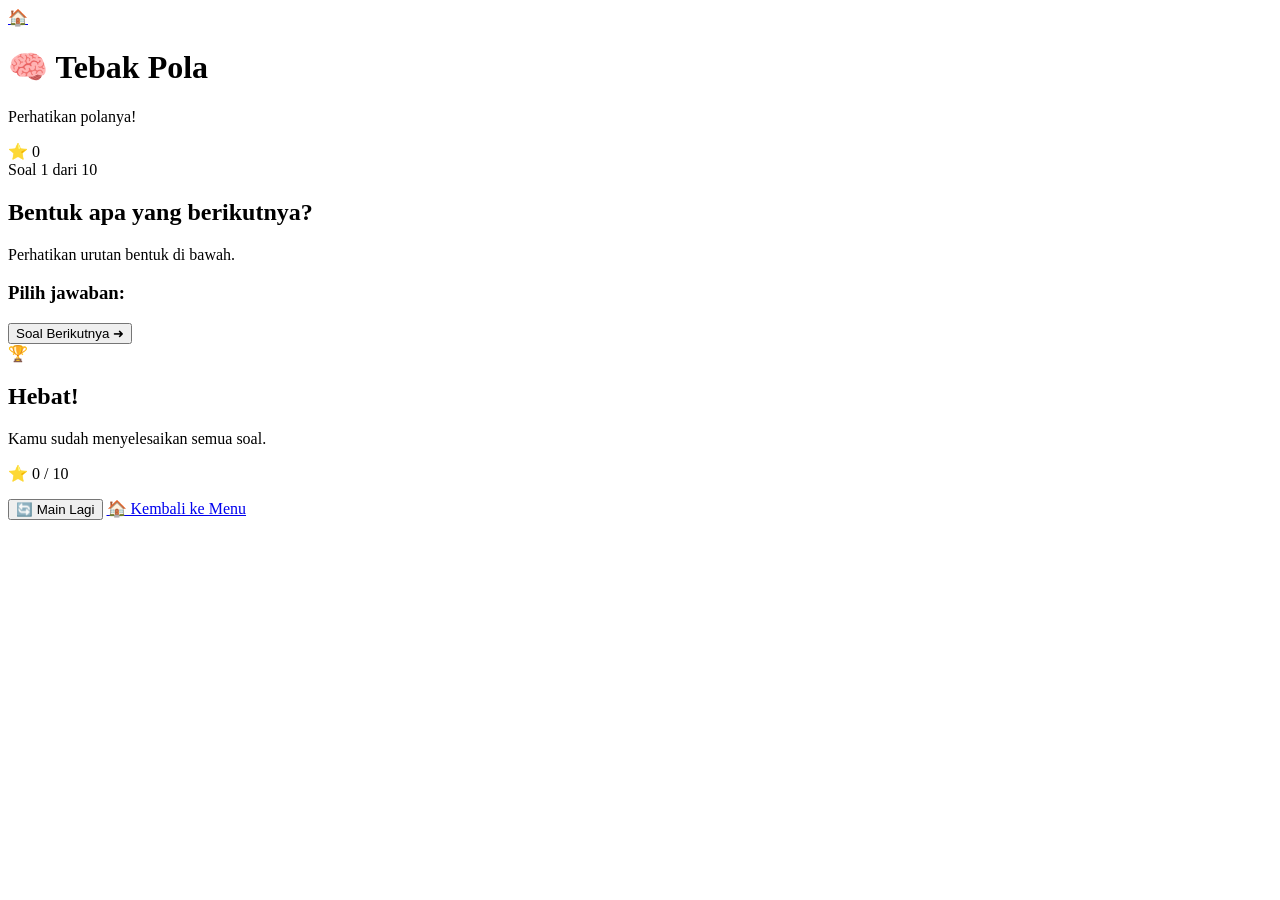
==== PatternGame/index.html @ 7177c5df "Create index.html" ====
<!DOCTYPE html>
<html lang="id">

<head>
    <meta charset="UTF-8">

    <meta name="viewport"
        content="width=device-width, initial-scale=1.0">

    <meta name="theme-color" content="#FFF4D6">

    <title>Tebak Pola - Petualangan Otak</title>

    <link rel="stylesheet" href="style.css">
</head>

<body>

    <main class="game">

        <!-- HEADER -->
        <header class="top-bar">

            <a href="../index.html" class="home-btn">
                🏠
            </a>

            <div class="title-area">
                <h1>🧠 Tebak Pola</h1>
                <p>Perhatikan polanya!</p>
            </div>

            <div class="score-box">
                ⭐ <span id="score">0</span>
            </div>

        </header>


        <!-- PROGRESS -->
        <div class="progress-area">

            <div class="progress-text">
                Soal <span id="questionNumber">1</span>
                dari
                <span id="totalQuestions">10</span>
            </div>

            <div class="progress-track">
                <div id="progressBar"></div>
            </div>

        </div>


        <!-- INSTRUCTION -->
        <section class="question-area">

            <h2>
                Bentuk apa yang berikutnya?
            </h2>

            <p id="hint">
                Perhatikan urutan bentuk di bawah.
            </p>

        </section>


        <!-- PATTERN -->
        <section
            id="pattern"
            class="pattern"
            aria-label="Pola"
        >
        </section>


        <!-- ANSWERS -->
        <section class="answer-section">

            <h3>Pilih jawaban:</h3>

            <div
                id="answers"
                class="answers"
            >
            </div>

        </section>


        <!-- FEEDBACK -->
        <div
            id="feedback"
            class="feedback"
            aria-live="polite"
        >
        </div>


        <!-- NEXT BUTTON -->
        <button
            id="nextButton"
            class="next-btn hidden"
        >
            Soal Berikutnya ➜
        </button>


        <!-- RESULT -->
        <section
            id="result"
            class="result hidden"
        >

            <div class="result-emoji">
                🏆
            </div>

            <h2>Hebat!</h2>

            <p>Kamu sudah menyelesaikan semua soal.</p>

            <div class="final-score">
                ⭐ <span id="finalScore">0</span> / 10
            </div>

            <p id="bestScoreText"></p>

            <button
                id="restartButton"
                class="restart-btn"
            >
                🔄 Main Lagi
            </button>

            <a
                href="../index.html"
                class="home-result"
            >
                🏠 Kembali ke Menu
            </a>

        </section>

    </main>


    <script src="game.js"></script>

</body>
</html>
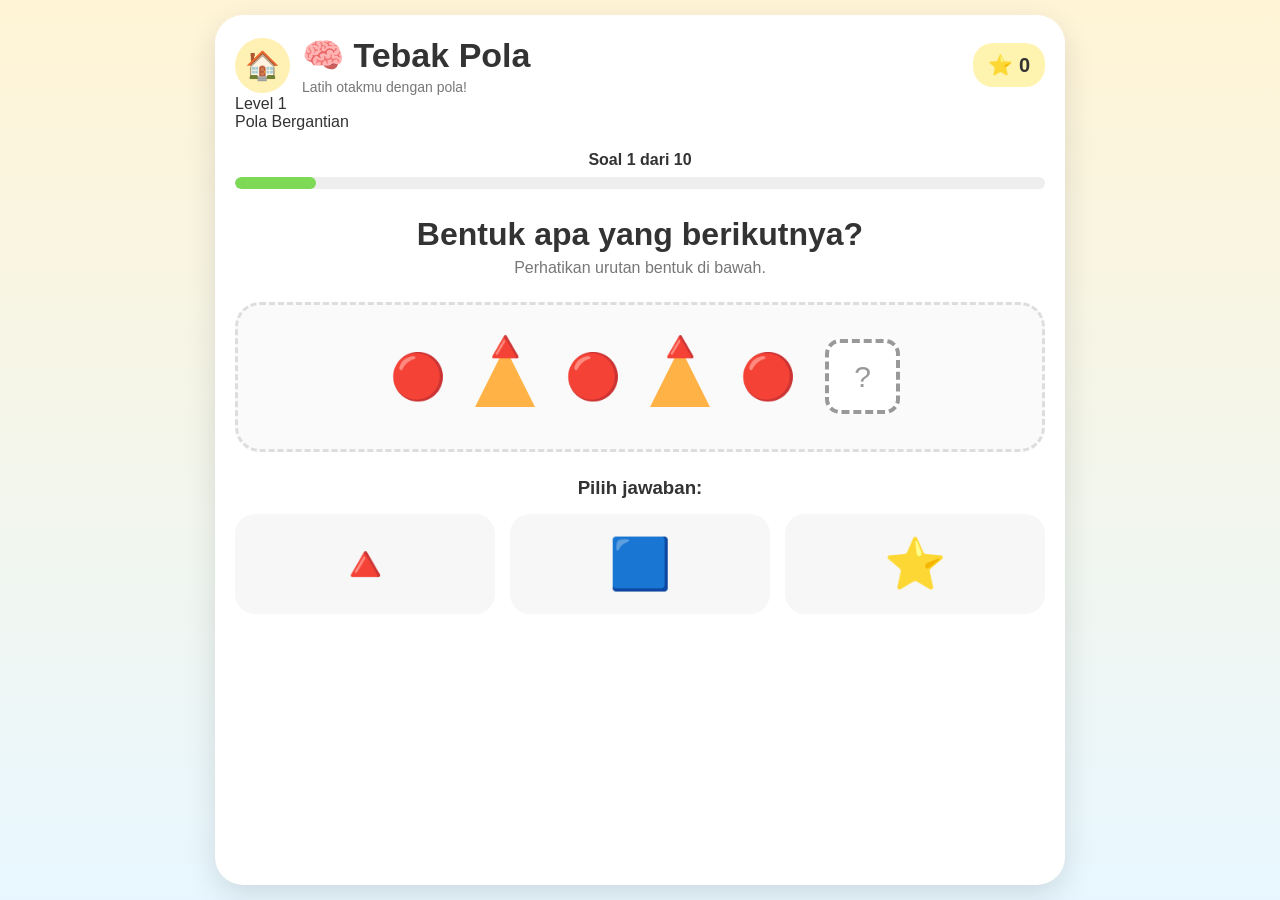
==== commit 7667f368: "Update index.html" ====
--- a/PatternGame/index.html
+++ b/PatternGame/index.html
@@ -21,13 +21,20 @@
         <!-- HEADER -->
         <header class="top-bar">
 
-            <a href="../index.html" class="home-btn">
+            <a href="../index.html"
+                class="home-btn"
+                aria-label="Kembali ke menu">
                 🏠
             </a>
 
             <div class="title-area">
+
                 <h1>🧠 Tebak Pola</h1>
-                <p>Perhatikan polanya!</p>
+
+                <p>
+                    Latih otakmu dengan pola!
+                </p>
+
             </div>
 
             <div class="score-box">
@@ -37,26 +44,49 @@
         </header>
 
 
-        <!-- PROGRESS -->
-        <div class="progress-area">
+        <!-- LEVEL -->
+        <div class="level-row">
 
-            <div class="progress-text">
-                Soal <span id="questionNumber">1</span>
-                dari
-                <span id="totalQuestions">10</span>
+            <div class="level-badge">
+                Level <span id="levelNumber">1</span>
             </div>
 
-            <div class="progress-track">
-                <div id="progressBar"></div>
+            <div
+                class="level-name"
+                id="levelName">
+                Pola Bergantian
             </div>
 
         </div>
 
 
-        <!-- INSTRUCTION -->
+        <!-- PROGRESS -->
+        <div class="progress-area">
+
+            <div class="progress-text">
+
+                Soal
+                <span id="questionNumber">1</span>
+
+                dari
+
+                <span id="totalQuestions">10</span>
+
+            </div>
+
+            <div class="progress-track">
+
+                <div id="progressBar"></div>
+
+            </div>
+
+        </div>
+
+
+        <!-- QUESTION -->
         <section class="question-area">
 
-            <h2>
+            <h2 id="questionTitle">
                 Bentuk apa yang berikutnya?
             </h2>
 
@@ -71,20 +101,20 @@
         <section
             id="pattern"
             class="pattern"
-            aria-label="Pola"
-        >
+            aria-label="Pola">
         </section>
 
 
         <!-- ANSWERS -->
         <section class="answer-section">
 
-            <h3>Pilih jawaban:</h3>
+            <h3>
+                Pilih jawaban:
+            </h3>
 
             <div
                 id="answers"
-                class="answers"
-            >
+                class="answers">
             </div>
 
         </section>
@@ -94,52 +124,61 @@
         <div
             id="feedback"
             class="feedback"
-            aria-live="polite"
-        >
+            aria-live="polite">
         </div>
 
 
         <!-- NEXT BUTTON -->
         <button
             id="nextButton"
-            class="next-btn hidden"
-        >
+            class="next-btn hidden">
+
             Soal Berikutnya ➜
+
         </button>
 
 
         <!-- RESULT -->
         <section
             id="result"
-            class="result hidden"
-        >
+            class="result hidden">
 
             <div class="result-emoji">
                 🏆
             </div>
 
-            <h2>Hebat!</h2>
+            <h2 id="resultTitle">
+                Hebat!
+            </h2>
 
-            <p>Kamu sudah menyelesaikan semua soal.</p>
+            <p id="resultMessage">
+                Kamu sudah menyelesaikan semua soal.
+            </p>
 
             <div class="final-score">
-                ⭐ <span id="finalScore">0</span> / 10
+
+                ⭐
+                <span id="finalScore">0</span>
+                / 10
+
             </div>
 
             <p id="bestScoreText"></p>
 
             <button
                 id="restartButton"
-                class="restart-btn"
-            >
+                class="restart-btn">
+
                 🔄 Main Lagi
+
             </button>
 
             <a
                 href="../index.html"
-                class="home-result"
-            >
+                class="home-result">
+
                 🏠 Kembali ke Menu
+
             </a>
 
         </section>
@@ -150,4 +189,5 @@
     <script src="game.js"></script>
 
 </body>
+
 </html>
--- a/PatternGame/style.css
+++ b/PatternGame/style.css
@@ -0,0 +1,516 @@
+* {
+    box-sizing: border-box;
+    -webkit-tap-highlight-color: transparent;
+}
+
+body {
+    margin: 0;
+    min-height: 100vh;
+
+    font-family:
+        "Comic Sans MS",
+        "Trebuchet MS",
+        Arial,
+        sans-serif;
+
+    background:
+        linear-gradient(
+            180deg,
+            #FFF4D6,
+            #E8F7FF
+        );
+
+    color: #333;
+
+    display: flex;
+    justify-content: center;
+
+    padding: 15px;
+}
+
+
+/* MAIN GAME */
+
+.game {
+    width: 100%;
+    max-width: 850px;
+
+    background: white;
+
+    border-radius: 28px;
+
+    padding: 20px;
+
+    box-shadow:
+        0 10px 30px rgba(0, 0, 0, 0.12);
+}
+
+
+/* HEADER */
+
+.top-bar {
+    display: flex;
+    align-items: center;
+    gap: 12px;
+}
+
+.home-btn {
+    width: 55px;
+    height: 55px;
+
+    display: flex;
+    align-items: center;
+    justify-content: center;
+
+    text-decoration: none;
+
+    background: #FFF0B3;
+
+    border-radius: 50%;
+
+    font-size: 28px;
+
+    flex-shrink: 0;
+}
+
+.title-area {
+    flex: 1;
+}
+
+.title-area h1 {
+    margin: 0;
+
+    font-size: clamp(22px, 5vw, 34px);
+}
+
+.title-area p {
+    margin: 4px 0 0;
+
+    color: #777;
+
+    font-size: 14px;
+}
+
+.score-box {
+    background: #FFF3B0;
+
+    padding: 10px 15px;
+
+    border-radius: 20px;
+
+    font-size: 20px;
+
+    font-weight: bold;
+
+    white-space: nowrap;
+}
+
+
+/* PROGRESS */
+
+.progress-area {
+    margin-top: 20px;
+}
+
+.progress-text {
+    text-align: center;
+
+    font-weight: bold;
+
+    margin-bottom: 8px;
+}
+
+.progress-track {
+    width: 100%;
+    height: 12px;
+
+    background: #eee;
+
+    border-radius: 20px;
+
+    overflow: hidden;
+}
+
+#progressBar {
+    width: 10%;
+    height: 100%;
+
+    background: #7ED957;
+
+    border-radius: 20px;
+
+    transition: width 0.3s ease;
+}
+
+
+/* QUESTION */
+
+.question-area {
+    text-align: center;
+
+    margin-top: 25px;
+}
+
+.question-area h2 {
+    margin-bottom: 6px;
+
+    font-size: clamp(22px, 5vw, 32px);
+}
+
+.question-area p {
+    margin-top: 0;
+
+    color: #777;
+}
+
+
+/* PATTERN */
+
+.pattern {
+    min-height: 150px;
+
+    margin: 25px auto;
+
+    padding: 20px;
+
+    display: flex;
+
+    align-items: center;
+
+    justify-content: center;
+
+    gap: clamp(8px, 2vw, 20px);
+
+    flex-wrap: wrap;
+
+    background: #FAFAFA;
+
+    border-radius: 25px;
+
+    border: 3px dashed #DDD;
+}
+
+
+/* SHAPES */
+
+.shape {
+    width: clamp(45px, 12vw, 75px);
+    height: clamp(45px, 12vw, 75px);
+
+    display: flex;
+
+    align-items: center;
+    justify-content: center;
+
+    font-size: clamp(25px, 7vw, 45px);
+
+    transition: transform 0.2s;
+}
+
+.circle {
+    border-radius: 50%;
+}
+
+.square {
+    border-radius: 10px;
+}
+
+.triangle {
+    width: 0;
+    height: 0;
+
+    border-left: 30px solid transparent;
+    border-right: 30px solid transparent;
+    border-bottom: 60px solid #FFB347;
+
+    background: transparent !important;
+}
+
+.star {
+    font-size: clamp(45px, 10vw, 70px);
+}
+
+
+/* MISSING */
+
+.missing {
+    border: 4px dashed #999;
+
+    background: white;
+
+    border-radius: 15px;
+
+    color: #999;
+
+    font-size: 30px;
+}
+
+
+/* ANSWERS */
+
+.answer-section {
+    text-align: center;
+
+    margin-top: 25px;
+}
+
+.answer-section h3 {
+    margin-bottom: 15px;
+}
+
+.answers {
+    display: grid;
+
+    grid-template-columns:
+        repeat(3, 1fr);
+
+    gap: 15px;
+}
+
+.answer-btn {
+    min-height: 100px;
+
+    border: 4px solid transparent;
+
+    border-radius: 20px;
+
+    background: #F7F7F7;
+
+    cursor: pointer;
+
+    font-size: 50px;
+
+    display: flex;
+
+    align-items: center;
+    justify-content: center;
+
+    transition:
+        transform 0.15s,
+        box-shadow 0.15s;
+}
+
+.answer-btn:hover {
+    transform: translateY(-3px);
+
+    box-shadow:
+        0 6px 15px rgba(0,0,0,0.12);
+}
+
+.answer-btn:active {
+    transform: scale(0.94);
+}
+
+.answer-btn.correct {
+    border-color: #57C84D;
+
+    background: #E5FFE3;
+
+    animation: correctPop 0.4s ease;
+}
+
+.answer-btn.wrong {
+    border-color: #FF6B6B;
+
+    background: #FFE5E5;
+
+    animation: shake 0.35s ease;
+}
+
+
+/* FEEDBACK */
+
+.feedback {
+    min-height: 45px;
+
+    margin-top: 20px;
+
+    text-align: center;
+
+    font-size: 24px;
+
+    font-weight: bold;
+}
+
+.feedback.correct {
+    color: #38A169;
+}
+
+.feedback.wrong {
+    color: #E53E3E;
+}
+
+
+/* BUTTON */
+
+.next-btn,
+.restart-btn {
+    display: block;
+
+    margin: 15px auto;
+
+    border: none;
+
+    border-radius: 20px;
+
+    padding: 15px 25px;
+
+    background: #5B8DEF;
+
+    color: white;
+
+    font-size: 18px;
+
+    font-weight: bold;
+
+    cursor: pointer;
+
+    box-shadow:
+        0 5px 0 #416FC4;
+}
+
+.next-btn:active,
+.restart-btn:active {
+    transform: translateY(4px);
+
+    box-shadow: none;
+}
+
+
+/* RESULT */
+
+.result {
+    text-align: center;
+
+    padding: 30px 10px;
+}
+
+.result-emoji {
+    font-size: 80px;
+
+    animation: bounce 1s infinite alternate;
+}
+
+.result h2 {
+    font-size: 40px;
+
+    margin: 10px 0;
+}
+
+.final-score {
+    display: inline-block;
+
+    background: #FFF3B0;
+
+    padding: 15px 30px;
+
+    border-radius: 20px;
+
+    font-size: 28px;
+
+    font-weight: bold;
+
+    margin: 15px;
+}
+
+.home-result {
+    display: block;
+
+    margin-top: 25px;
+
+    color: #555;
+
+    text-decoration: none;
+
+    font-weight: bold;
+}
+
+
+/* UTILITIES */
+
+.hidden {
+    display: none !important;
+}
+
+
+/* ANIMATIONS */
+
+@keyframes correctPop {
+
+    0% {
+        transform: scale(1);
+    }
+
+    50% {
+        transform: scale(1.15);
+    }
+
+    100% {
+        transform: scale(1);
+    }
+}
+
+@keyframes shake {
+
+    0%, 100% {
+        transform: translateX(0);
+    }
+
+    25% {
+        transform: translateX(-8px);
+    }
+
+    75% {
+        transform: translateX(8px);
+    }
+}
+
+@keyframes bounce {
+
+    from {
+        transform: translateY(0);
+    }
+
+    to {
+        transform: translateY(-12px);
+    }
+}
+
+
+/* MOBILE */
+
+@media (max-width: 500px) {
+
+    .game {
+        padding: 15px;
+
+        border-radius: 20px;
+    }
+
+    .home-btn {
+        width: 45px;
+        height: 45px;
+
+        font-size: 23px;
+    }
+
+    .score-box {
+        padding: 8px 11px;
+
+        font-size: 17px;
+    }
+
+    .pattern {
+        min-height: 130px;
+
+        gap: 7px;
+
+        padding: 12px;
+    }
+
+    .answer-btn {
+        min-height: 85px;
+
+        font-size: 38px;
+    }
+}
